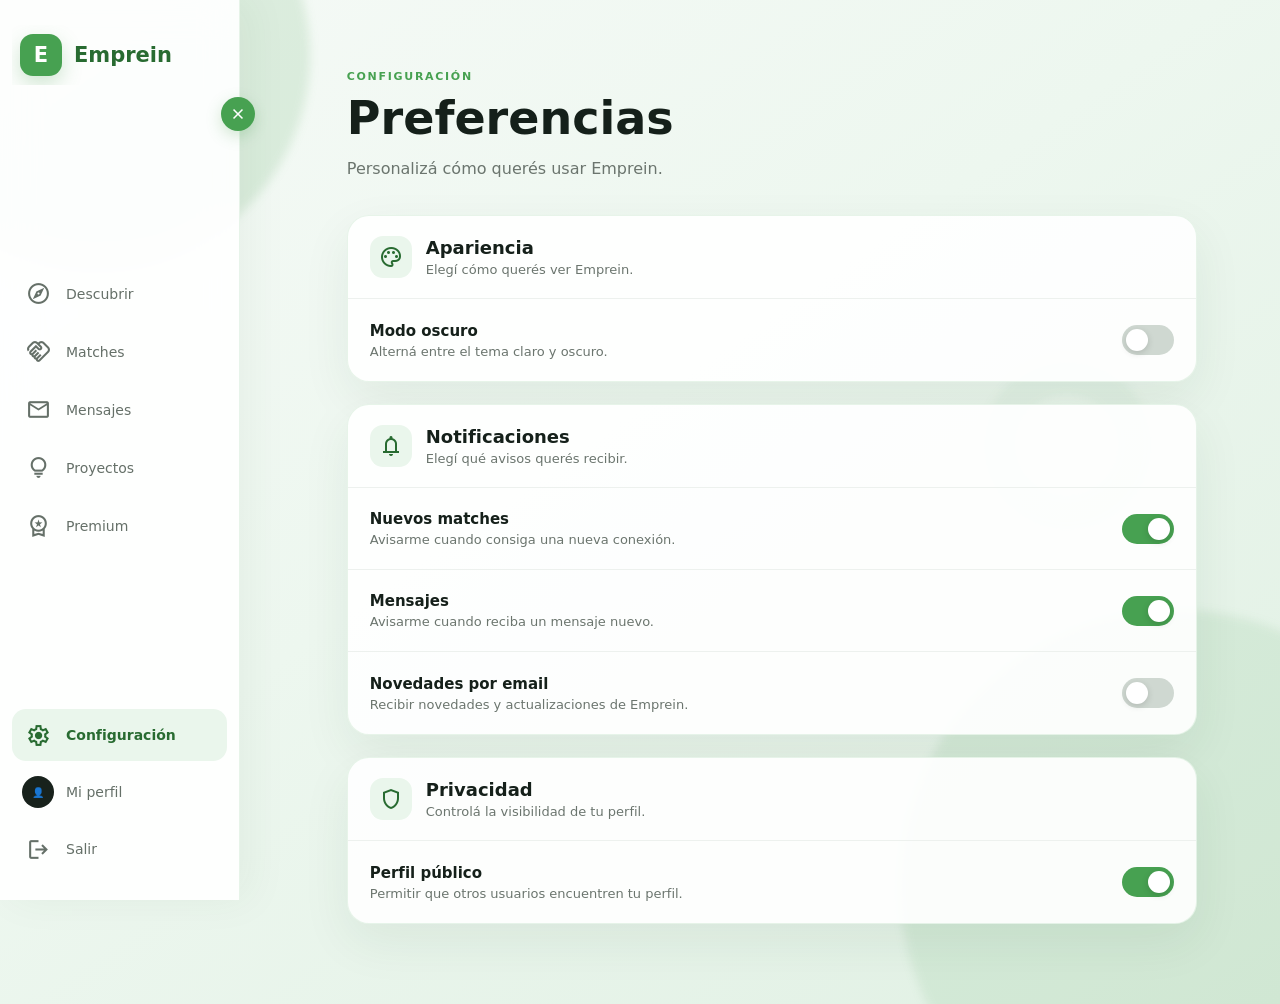
==== pages/configuracion.html @ 7ac073f0 "fix: dividiendo todo en carpetas" ====
<!DOCTYPE html>
<html lang="es">
<head>
    <meta charset="UTF-8">
    <meta name="viewport" content="width=device-width, initial-scale=1.0, viewport-fit=cover">
    <title>Emprein | Configuración</title>

    <link href="https://fonts.googleapis.com/css2?family=Material+Symbols+Outlined" rel="stylesheet">
    <link rel="stylesheet" href="../css/base.css">
    <link rel="stylesheet" href="../css/configuracion.css">
    <link rel="stylesheet" href="../css/responsive.css">
</head>

<body>

    <div class="background-decoration decoration-one"></div>
    <div class="background-decoration decoration-two"></div>
    <div class="background-decoration decoration-three"></div>

    <label class="mobile-menu-toggle" for="open-menu" aria-label="Abrir menú">
        <span class="material-symbols-outlined">menu</span>
    </label>
    <label class="sidebar-backdrop" for="open-menu" aria-label="Cerrar menú"></label>

    <aside class="sidebar">

        <form class="sidebar__form">
            <input type="checkbox" id="open-menu">
            <label class="material-symbols-outlined close-button" for="open-menu" title="Contraer menú">close</label>
            <label class="material-symbols-outlined open-button" for="open-menu" title="Abrir menú">double_arrow</label>
        </form>

        <a href="../inicio.html" class="sidebar__brand">
            <div class="brand-logo">E</div>
            <span class="brand-name">Emprein</span>
        </a>

        <nav class="sidebar__nav">
            <ul>
                <li class="sidebar__item" data-name="Descubrir">
                    <span class="material-symbols-outlined">explore</span>
                    <a href="../inicio.html">Descubrir</a>
                </li>
                <li class="sidebar__item" data-name="Matches">
                    <span class="material-symbols-outlined">handshake</span>
                    <a href="matches.html">Matches</a>
                </li>
                <li class="sidebar__item" data-name="Mensajes">
                    <span class="material-symbols-outlined">mail</span>
                    <a href="mensajes.html">Mensajes</a>
                </li>
                <li class="sidebar__item" data-name="Proyectos">
                    <span class="material-symbols-outlined">lightbulb</span>
                    <a href="proyectos.html">Proyectos</a>
                </li>
                <li class="sidebar__item" data-name="Premium">
                    <span class="material-symbols-outlined">workspace_premium</span>
                    <a href="premium.html">Premium</a>
                </li>
            </ul>
        </nav>

        <div class="sidebar__bottom">
            <div class="sidebar__item active" data-name="Configuración">
                <span class="material-symbols-outlined">settings</span>
                <a href="configuracion.html">Configuración</a>
            </div>
            <div class="sidebar__item profile-item" data-name="Mi perfil">
                <div class="profile-avatar" id="sidebarProfileAvatar">NB</div>
                <a href="perfil.html" id="sidebarProfileName">Mi perfil</a>
            </div>
            <div class="sidebar__item" data-name="Salir" id="logoutButton">
                <span class="material-symbols-outlined">logout</span>
                <a href="#">Salir</a>
            </div>
        </div>

    </aside>

    <main class="main">

        <section class="app-section active" id="settings">

            <div class="page-header">
                <div>
                    <span class="section-label">CONFIGURACIÓN</span>
                    <h1>Preferencias</h1>
                    <p>Personalizá cómo querés usar Emprein.</p>
                </div>
            </div>

            <div class="settings-container">

                <section class="settings-group">
                    <div class="settings-group__header">
                        <span class="material-symbols-outlined">palette</span>
                        <div>
                            <h2>Apariencia</h2>
                            <p>Elegí cómo querés ver Emprein.</p>
                        </div>
                    </div>
                    <div class="settings-card">
                        <div>
                            <h3>Modo oscuro</h3>
                            <p>Alterná entre el tema claro y oscuro.</p>
                        </div>
                        <label class="switch">
                            <input type="checkbox" id="darkModeToggle">
                            <span class="slider"></span>
                        </label>
                    </div>
                </section>

                <section class="settings-group">
                    <div class="settings-group__header">
                        <span class="material-symbols-outlined">notifications</span>
                        <div>
                            <h2>Notificaciones</h2>
                            <p>Elegí qué avisos querés recibir.</p>
                        </div>
                    </div>
                    <div class="settings-card">
                        <div>
                            <h3>Nuevos matches</h3>
                            <p>Avisarme cuando consiga una nueva conexión.</p>
                        </div>
                        <label class="switch">
                            <input type="checkbox" id="matchNotifications" checked>
                            <span class="slider"></span>
                        </label>
                    </div>
                    <div class="settings-card">
                        <div>
                            <h3>Mensajes</h3>
                            <p>Avisarme cuando reciba un mensaje nuevo.</p>
                        </div>
                        <label class="switch">
                            <input type="checkbox" id="messageNotifications" checked>
                            <span class="slider"></span>
                        </label>
                    </div>
                    <div class="settings-card">
                        <div>
                            <h3>Novedades por email</h3>
                            <p>Recibir novedades y actualizaciones de Emprein.</p>
                        </div>
                        <label class="switch">
                            <input type="checkbox" id="emailNotifications">
                            <span class="slider"></span>
                        </label>
                    </div>
                </section>

                <section class="settings-group">
                    <div class="settings-group__header">
                        <span class="material-symbols-outlined">shield</span>
                        <div>
                            <h2>Privacidad</h2>
                            <p>Controlá la visibilidad de tu perfil.</p>
                        </div>
                    </div>
                    <div class="settings-card">
                        <div>
                            <h3>Perfil público</h3>
                            <p>Permitir que otros usuarios encuentren tu perfil.</p>
                        </div>
                        <label class="switch">
                            <input type="checkbox" id="publicProfileToggle" checked>
                            <span class="slider"></span>
                        </label>
                    </div>
                </section>

            </div>

        </section>

    </main>

    <!-- TOAST -->
    <div class="toast" id="toast">
        <div class="toast-icon">✓</div>
        <div>
            <strong id="toastTitle">Listo</strong>
            <p id="toastMessage">Acción realizada.</p>
        </div>
    </div>

    <script src="../script/common.js"></script>
    <script src="../script/configuracion.js"></script>

</body>
</html>
---- css/base.css ----
/* =========================
   BASE · compartido por todas las páginas
========================= */
* { box-sizing: border-box; margin: 0; padding: 0; }

:root {
    --green: #47A151;
    --green-dark: #286b31;
    --green-light: #eaf6ec;
    --text: #15201a;
    --gray: #6b756e;
    --light-gray: #eef1ef;
    --white: #ffffff;
}

body {
    min-height: 100vh;
    font-family: Inter, system-ui, -apple-system, BlinkMacSystemFont, "Segoe UI", sans-serif;
    background: linear-gradient(145deg, #f6faf7 0%, #edf7ef 45%, #e0f0e3 100%);
    color: var(--text);
    overflow-x: hidden;
}

[hidden] { display: none !important; }

/* ---------- Fondo ---------- */
.background-decoration { position: fixed; border-radius: 50%; filter: blur(5px); pointer-events: none; z-index: -1; }
.decoration-one { width: 430px; height: 430px; background: rgba(71,161,81,.14); top: -160px; left: -120px; }
.decoration-two { width: 550px; height: 550px; background: rgba(71,161,81,.1); bottom: -260px; right: -170px; }
.decoration-three { width: 170px; height: 170px; border: 35px solid rgba(71,161,81,.05); top: 40%; right: 10%; }

/* ---------- Sidebar ---------- */
.sidebar {
    width: 240px; height: 100dvh; position: fixed; top: 0; left: 0;
    display: flex; flex-direction: column; padding: 25px 12px;
    background: rgba(255,255,255,.92); backdrop-filter: blur(18px);
    border-right: 1px solid rgba(71,161,81,.12);
    box-shadow: 10px 0 40px rgba(35,70,42,.05);
    z-index: 50; transition: width .3s ease;
}

.sidebar__brand { height: 60px; display: flex; align-items: center; gap: 12px; padding-left: 8px; color: var(--green-dark); text-decoration: none; font-size: 21px; font-weight: 800; overflow: hidden; }
.sidebar__brand .brand-logo { min-width: 42px; width: 42px; height: 42px; display: grid; place-items: center; background: var(--green); color: white; border-radius: 13px; box-shadow: 0 8px 20px rgba(71,161,81,.25); }
.brand-name { white-space: nowrap; }

.sidebar__nav { flex: 1; display: flex; align-items: center; margin-top: 25px; }
.sidebar__nav ul { width: 100%; display: flex; flex-direction: column; gap: 6px; }

.sidebar__item {
    position: relative; min-height: 52px; display: flex; align-items: center; gap: 12px;
    list-style: none; padding: 6px 10px; border-radius: 14px; color: #657068; cursor: pointer;
    transition: background .2s, color .2s, transform .2s; overflow: hidden;
}
.sidebar__item:hover { background: var(--green-light); color: var(--green-dark); transform: translateX(2px); }
.sidebar__item.active { background: var(--green-light); color: var(--green-dark); font-weight: 700; }
.sidebar__item .material-symbols-outlined { min-width: 32px; font-size: 25px; text-align: center; }
.sidebar__item a { color: inherit; text-decoration: none; font-size: 14px; white-space: nowrap; }

.sidebar__bottom { display: flex; flex-direction: column; gap: 5px; }
.profile-avatar { min-width: 32px; width: 32px; height: 32px; display: grid; place-items: center; border-radius: 50%; background: #18221c; color: white; font-size: 10px; font-weight: 800; }

/* Botón abrir / cerrar */
.sidebar__form input[type="checkbox"] { display: none; }
.sidebar__form { position: absolute; margin-top: 0; right: -16px; top: 80px; z-index: 60; }
.sidebar__form label { width: 34px; height: 34px; display: grid; place-items: center; border-radius: 50%; background: var(--green); color: white; box-shadow: 0 5px 15px rgba(71,161,81,.25); cursor: pointer; font-size: 20px; transition: .2s; }
.sidebar__form label:hover { transform: scale(1.08); }
.sidebar__form .open-button { display: none; }

/* Sidebar cerrado */
.sidebar:has(#open-menu:checked) { width: 82px; }
.sidebar:has(#open-menu:checked) .brand-name,
.sidebar:has(#open-menu:checked) .sidebar__item a { display: none; }
.sidebar:has(#open-menu:checked) .sidebar__brand { justify-content: center; padding-left: 0; }
.sidebar:has(#open-menu:checked) .sidebar__item { justify-content: center; padding: 6px 0; }
.sidebar:has(#open-menu:checked) .profile-avatar { margin: auto; }
.sidebar:has(#open-menu:checked) .close-button { display: none; }
.sidebar:has(#open-menu:checked) .open-button { display: grid; }
body:has(#open-menu:checked) .main { margin-left: 105px; }
.sidebar:has(#open-menu:checked) .sidebar__item::after {
    content: attr(data-name); position: absolute; left: 65px; background: #18211b; color: white;
    padding: 7px 10px; border-radius: 8px; font-size: 11px; white-space: nowrap;
    opacity: 0; pointer-events: none; transition: .2s;
}
.sidebar:has(#open-menu:checked) .sidebar__item:hover::after { opacity: 1; }

/* ---------- Contenido principal ---------- */
.main { width: auto; margin-left: 270px; padding: 65px 6% 80px; transition: margin-left .3s ease; }

.app-section { display: none; animation: pageAppear .25s ease; }
.app-section.active { display: block; }
@keyframes pageAppear { from { opacity: 0; transform: translateY(8px); } to { opacity: 1; transform: translateY(0); } }

.section-label, .idea-label, .modal-label { color: var(--green); font-weight: 800; font-size: 11px; letter-spacing: 1.7px; }

.page-header { display: flex; justify-content: space-between; align-items: flex-end; gap: 24px; margin-bottom: 34px; }
.page-header h1 { font-size: clamp(30px, 4vw, 46px); line-height: 1.08; margin-top: 10px; }
.page-header p { max-width: 650px; margin-top: 12px; color: var(--gray); line-height: 1.6; }
.page-header--center { justify-content: center; text-align: center; }
.page-header--center p { margin-left: auto; margin-right: auto; }

/* ---------- Avatares, estado y badges ---------- */
.avatar, .modal-avatar { width: 74px; height: 74px; display: grid; place-items: center; background: linear-gradient(145deg, var(--green), #71bd78); border-radius: 22px; color: white; font-weight: 800; font-size: 21px; box-shadow: 0 12px 30px rgba(71,161,81,.25); }
.card-top { display: flex; justify-content: space-between; align-items: center; }
.card-status { display: flex; align-items: center; gap: 7px; background: #f5faf6; border-radius: 30px; padding: 8px 12px; color: #4b6250; font-size: 12px; }
.status-dot { width: 7px; height: 7px; background: #41b650; border-radius: 50%; }

.badges { display: flex; flex-wrap: wrap; gap: 8px; margin-top: 20px; }
.badge { background: #f1f3f2; color: #606a63; padding: 7px 12px; border-radius: 30px; font-size: 12px; font-weight: 600; white-space: nowrap; }
.badge.green { background: var(--green-light); color: var(--green-dark); }

/* ---------- Modales ---------- */
.modal-overlay { position: fixed; inset: 0; display: flex; justify-content: center; align-items: center; padding: 20px; background: rgba(12,22,15,.52); backdrop-filter: blur(7px); visibility: hidden; opacity: 0; transition: .2s; z-index: 100; }
.modal-overlay.active { visibility: visible; opacity: 1; }
.modal { width: min(520px, 100%); background: white; border-radius: 24px; padding: 30px; box-shadow: 0 30px 90px rgba(0,0,0,.2); position: relative; transform: translateY(15px); transition: .25s; }
.modal-overlay.active .modal { transform: translateY(0); }
.modal-close { position: absolute; top: 20px; right: 20px; border: none; background: #f1f3f2; width: 35px; height: 35px; border-radius: 10px; cursor: pointer; }
.modal-profile-header { display: flex; align-items: center; gap: 18px; margin-bottom: 28px; }
.modal-profile-header h2 { font-size: 24px; }
.modal-profile-header p { color: var(--green); margin-top: 3px; font-weight: 600; }
.modal-section { margin-top: 23px; }
.modal-section p { color: #566059; line-height: 1.65; margin-top: 9px; }
.modal-data-grid { display: grid; grid-template-columns: repeat(3, 1fr); gap: 10px; margin: 25px 0; }
.modal-data-grid div { background: #f5f8f6; padding: 13px; border-radius: 12px; }
.modal-data-grid span { display: block; color: var(--gray); font-size: 10px; margin-bottom: 5px; }
.modal-data-grid strong { font-size: 12px; }

/* ---------- Formularios y botones ---------- */
.contact-title { font-size: 26px; margin-top: 10px; }
.contact-title span { color: var(--green); }
.contact-description { margin-top: 9px; color: var(--gray); line-height: 1.5; }

form { margin-top: 25px; }
form label { display: block; margin: 17px 0 7px; font-weight: 600; font-size: 13px; }
input, textarea { width: 100%; border: 1px solid #dfe5e0; border-radius: 12px; padding: 13px; font-family: inherit; outline: none; transition: border .2s; }
input:focus, textarea:focus { border-color: var(--green); }
textarea { min-height: 130px; resize: vertical; }

.primary-button { width: 100%; margin-top: 18px; border: none; border-radius: 12px; background: var(--green); color: white; padding: 13px; font-weight: 700; cursor: pointer; transition: .2s; }
.primary-button:hover { background: var(--green-dark); }

.secondary-button, .danger-button { width: 100%; margin-top: 18px; padding: 13px; border-radius: 12px; font-weight: 700; cursor: pointer; transition: .2s; }
.secondary-button { border: 1px solid #dce4de; background: #f6f8f6; color: var(--text); }
.secondary-button:not(:disabled):hover { background: var(--green-light); border-color: rgba(71,161,81,.25); }
.secondary-button:disabled { cursor: default; opacity: .75; }
.danger-button { border: 1px solid #f0cdcd; background: #fff2f2; color: #b64141; }
.danger-button:hover { background: #ffe6e6; }

/* ---------- Toolbars, buscadores y estados vacíos ---------- */
.section-toolbar { display: flex; justify-content: space-between; align-items: center; gap: 16px; margin-bottom: 24px; }
.search-box { flex: 1; min-height: 46px; display: flex; align-items: center; gap: 10px; padding: 0 14px; border: 1px solid #dfe7e1; border-radius: 14px; background: rgba(255,255,255,.86); color: var(--gray); }
.search-box .material-symbols-outlined { font-size: 22px; }
.search-box input { border: 0; padding: 0; background: transparent; }
.search-box input:focus { border: 0; }
.section-toolbar select { min-width: 170px; min-height: 46px; padding: 0 14px; border: 1px solid #dfe7e1; border-radius: 14px; background: rgba(255,255,255,.86); color: var(--text); outline: none; cursor: pointer; }

.empty-state, .empty-chat { min-height: 250px; display: flex; flex-direction: column; align-items: center; justify-content: center; text-align: center; padding: 30px; border: 1px dashed #cfd9d1; border-radius: 20px; color: var(--gray); background: rgba(255,255,255,.55); }
.empty-state .material-symbols-outlined, .empty-chat .material-symbols-outlined { margin-bottom: 12px; font-size: 40px; color: var(--green); }
.empty-state h3, .empty-chat h3 { margin-bottom: 7px; color: var(--text); }
.empty-state.compact { min-height: 170px; border: 0; background: transparent; }

/* ---------- Toast ---------- */
.toast { position: fixed; right: 25px; bottom: 25px; display: flex; align-items: center; gap: 12px; width: 320px; padding: 14px 16px; border-radius: 15px; background: #18211b; color: white; box-shadow: 0 15px 40px rgba(0,0,0,.2); transform: translateY(30px); opacity: 0; pointer-events: none; transition: .3s; z-index: 200; }
.toast.show { opacity: 1; transform: translateY(0); }
.toast-icon { width: 36px; height: 36px; display: grid; place-items: center; border-radius: 50%; background: var(--green); font-weight: 800; }
.toast p { margin-top: 3px; color: #cbd3cd; font-size: 12px; }
---- css/configuracion.css ----
/* =========================
   CONFIGURACIÓN
========================= */
.settings-container { max-width: 850px; display: flex; flex-direction: column; gap: 22px; }
.settings-group { overflow: hidden; border: 1px solid rgba(71,161,81,.12); border-radius: 22px; background: rgba(255,255,255,.9); box-shadow: 0 18px 50px rgba(35,70,42,.07); }
.settings-group__header { display: flex; align-items: center; gap: 14px; padding: 20px 22px; border-bottom: 1px solid #edf1ee; }
.settings-group__header > .material-symbols-outlined { width: 42px; height: 42px; display: grid; place-items: center; border-radius: 13px; background: var(--green-light); color: var(--green-dark); }
.settings-group__header h2 { font-size: 18px; }
.settings-group__header p, .settings-card p { margin-top: 4px; color: var(--gray); font-size: 13px; }
.settings-card { min-height: 82px; display: flex; align-items: center; justify-content: space-between; gap: 20px; padding: 18px 22px; border-bottom: 1px solid #edf1ee; }
.settings-card:last-child { border-bottom: 0; }
.settings-card h3 { font-size: 15px; }

.switch { position: relative; flex: 0 0 52px; width: 52px; height: 30px; }
.switch input { position: absolute; width: 1px; height: 1px; opacity: 0; pointer-events: none; }
.slider { position: absolute; inset: 0; border-radius: 999px; background: #cfd8d1; cursor: pointer; transition: .22s; }
.slider::before { content: ''; position: absolute; width: 22px; height: 22px; top: 4px; left: 4px; border-radius: 50%; background: #fff; box-shadow: 0 2px 7px rgba(0,0,0,.15); transition: .22s; }
.switch input:checked + .slider { background: var(--green); }
.switch input:checked + .slider::before { transform: translateX(22px); }
---- css/responsive.css ----
/* =========================
   MODO OSCURO + RESPONSIVE
   (se carga al final en todas las páginas)
========================= */
body.dark-mode {
    --text: #eef5ef; --gray: #aeb9b1; --light-gray: #263029; --white: #17201a; --green-light: #203a26;
    background: linear-gradient(145deg, #0f1511 0%, #111b14 45%, #132419 100%);
    color: var(--text);
}
body.dark-mode .sidebar, body.dark-mode .profile-card, body.dark-mode .summary-card, body.dark-mode .match-card,
body.dark-mode .messages-layout, body.dark-mode .pricing-card, body.dark-mode .settings-group,
body.dark-mode .account-auth, body.dark-mode .account-profile, body.dark-mode .modal { background: rgba(23,32,26,.95); border-color: rgba(113,189,120,.16); }
body.dark-mode .project-card { background: rgba(23,32,26,.95); border-color: rgba(113,189,120,.16); }
body.dark-mode .sidebar { box-shadow: 10px 0 40px rgba(0,0,0,.24); }
body.dark-mode .conversation-panel, body.dark-mode .chat-panel, body.dark-mode .search-box, body.dark-mode .section-toolbar select { background: rgba(19,28,22,.95); border-color: #2a372e; }
body.dark-mode .idea-box, body.dark-mode .account-detail-card, body.dark-mode .modal-data-grid div, body.dark-mode .auth-tabs,
body.dark-mode .card-status, body.dark-mode .message-bubble.received { background: #202b23; border-color: #2b382f; }
body.dark-mode .auth-tab.active { background: #29362d; color: #a9dfae; }
body.dark-mode input, body.dark-mode textarea, body.dark-mode select { background: #17201a; border-color: #334138; color: var(--text); }
body.dark-mode .search-box input { background: transparent; }
body.dark-mode .sidebar__item, body.dark-mode .project-card > p, body.dark-mode .project-description, body.dark-mode .modal-section p { color: #afbab2; }
body.dark-mode .sidebar__item:hover, body.dark-mode .sidebar__item.active, body.dark-mode .conversation-item:hover, body.dark-mode .conversation-item.active { background: #203a26; color: #b8e4bc; }
body.dark-mode .secondary-button { background: #202b23; border-color: #334138; color: var(--text); }
body.dark-mode .settings-group__header, body.dark-mode .settings-card, body.dark-mode .conversation-panel__header, body.dark-mode .conversation-item,
body.dark-mode .chat-header, body.dark-mode .chat-form, body.dark-mode .account-profile__hero, body.dark-mode .project-stats { border-color: #2b382f; }
body.dark-mode .empty-state, body.dark-mode .empty-chat { background: rgba(23,32,26,.55); border-color: #344239; }

/* Breakpoints: desktop > 1100px · tablet 701–1100px · celular ≤ 700px */
.mobile-menu-toggle, .sidebar-backdrop { display: none; }

@media (max-width: 1100px) {
    .main, body:has(#open-menu:checked) .main { margin-left: 105px; padding: 48px 4.5% 70px; }
    .discover-header, .page-header { gap: 20px; margin-bottom: 30px; }
    .discover-header h1, .page-header h1 { font-size: clamp(30px, 5vw, 42px); }
    .profile-card { max-width: 680px; }
    .projects-grid { grid-template-columns: repeat(2, minmax(0, 1fr)); }
    .messages-layout { grid-template-columns: 270px minmax(0, 1fr); min-height: 560px; }
    .chat-content { min-height: 560px; }
    .pricing-container { max-width: 760px; }
}

@media (max-width: 900px) {
    .main, body:has(#open-menu:checked) .main { margin-left: 100px; padding-left: 4%; padding-right: 4%; }
    .matches-summary { grid-template-columns: repeat(3, minmax(0, 1fr)); gap: 12px; }
    .summary-card { min-height: 90px; padding: 16px; gap: 10px; }
    .summary-card > .material-symbols-outlined { width: 40px; height: 40px; flex: 0 0 40px; }
    .summary-card strong { font-size: 22px; }
    .matches-grid { grid-template-columns: repeat(2, minmax(0, 1fr)); }
    .messages-layout { grid-template-columns: 1fr; min-height: auto; }
    .conversation-panel { border-right: 0; border-bottom: 1px solid #e6ece7; }
    .conversation-list { display: flex; gap: 8px; max-height: none; padding: 10px; overflow-x: auto; overflow-y: hidden; scrollbar-width: thin; }
    .conversation-item { min-width: 230px; max-width: 260px; border: 1px solid #edf1ee; border-radius: 14px; }
    .chat-content { min-height: 470px; }
    .projects-grid { grid-template-columns: repeat(2, minmax(0, 1fr)); }
    .pricing-container { grid-template-columns: 1fr; max-width: 620px; }
    .settings-container { max-width: 100%; }
}

/* Celular: el sidebar pasa a ser un drawer (checkbox marcado = menú cerrado) */
@media (max-width: 700px) {
    body { min-width: 0; }

    .sidebar, .sidebar:has(#open-menu:checked) { width: min(84vw, 300px); height: 100dvh; padding: 20px 12px; transform: translateX(0); transition: transform .28s ease, box-shadow .28s ease; overflow-y: auto; overflow-x: visible; }
    .sidebar:has(#open-menu:checked) { transform: translateX(calc(-100% - 28px)); box-shadow: none; }
    .sidebar .brand-name, .sidebar .sidebar__item a { display: block; }
    .sidebar__brand { justify-content: flex-start; padding-left: 8px; }
    .sidebar__item { justify-content: flex-start; padding: 6px 10px; }
    .sidebar .profile-avatar { margin: 0; }
    .sidebar__form { display: block; top: 22px; right: 16px; z-index: 70; }
    .sidebar__form .close-button { display: grid !important; }
    .sidebar__form .open-button { display: none !important; }
    .sidebar__form label { width: 36px; height: 36px; font-size: 19px; }

    .mobile-menu-toggle {
        position: fixed; top: max(14px, env(safe-area-inset-top)); left: 14px; z-index: 65;
        width: 46px; height: 46px; align-items: center; justify-content: center;
        border: 1px solid rgba(71,161,81,.16); border-radius: 14px;
        background: rgba(255,255,255,.94); backdrop-filter: blur(15px);
        color: var(--green-dark); box-shadow: 0 10px 28px rgba(35,70,42,.14);
        cursor: pointer; user-select: none; opacity: 0; pointer-events: none; transform: translateY(-4px); transition: .2s;
    }
    body:has(#open-menu:checked) .mobile-menu-toggle { display: flex; opacity: 1; pointer-events: auto; transform: translateY(0); }
    body.dark-mode .mobile-menu-toggle { background: rgba(23,32,26,.96); border-color: rgba(113,189,120,.18); color: #b8e4bc; }

    .sidebar-backdrop { display: block; position: fixed; inset: 0; z-index: 45; background: rgba(10,18,12,.45); backdrop-filter: blur(3px); opacity: 1; pointer-events: auto; transition: opacity .25s; }
    body:has(#open-menu:checked) .sidebar-backdrop { opacity: 0; pointer-events: none; }
    body:has(#open-menu:not(:checked)) { overflow: hidden; }
    .sidebar:has(#open-menu:checked) .sidebar__item::after, .sidebar__item::after { display: none; }

    /* Contenido general */
    .main, body:has(#open-menu:checked) .main { width: 100%; margin-left: 0; padding: calc(82px + env(safe-area-inset-top)) 16px calc(42px + env(safe-area-inset-bottom)); }
    .app-section { width: 100%; min-width: 0; }
    .discover-header, .page-header { flex-direction: column; align-items: flex-start; gap: 16px; margin-bottom: 25px; }
    .discover-header h1, .page-header h1 { max-width: 100%; font-size: clamp(29px, 9vw, 39px); line-height: 1.08; }
    .discover-header p, .page-header p { font-size: 14px; line-height: 1.55; }
    .page-header--center { align-items: center; text-align: center; }
    .profile-counter { display: none; }

    /* Inicio */
    .card-wrapper { width: 100%; }
    .profile-card { width: 100%; max-width: none; padding: 20px; border-radius: 22px; }
    .card-top { gap: 12px; }
    .avatar, .modal-avatar { width: 62px; height: 62px; border-radius: 18px; font-size: 18px; }
    .card-status { padding: 7px 10px; font-size: 11px; }
    .profile-main { margin-top: 20px; }
    .profile-title { flex-direction: column; gap: 9px; }
    .profile-title h2 { font-size: 24px; }
    .location { white-space: normal; }
    .badges, .skills { gap: 7px; }
    .idea-box { margin-top: 20px; padding: 17px; }
    .idea-box p { font-size: 15px; }
    .actions { justify-content: space-between; gap: 8px; margin-top: 24px; }
    .action-button { width: 50px; height: 50px; border-radius: 15px; font-size: 20px; }
    .action-button::after { display: none; }

    /* Toolbars */
    .section-toolbar { flex-direction: column; align-items: stretch; gap: 10px; }
    .search-box, .section-toolbar select { width: 100%; min-width: 0; }

    /* Matches */
    .matches-summary { grid-template-columns: 1fr; gap: 10px; margin-bottom: 20px; }
    .summary-card { min-height: 82px; padding: 15px 16px; }
    .matches-grid { grid-template-columns: 1fr; gap: 14px; }
    .match-card { padding: 18px; border-radius: 19px; }
    .match-actions { flex-wrap: wrap; }
    .match-actions .primary-button, .match-actions .secondary-button, .match-actions .danger-button { flex: 1 1 130px; }

    /* Mensajes */
    .messages-layout { display: block; min-height: auto; overflow: visible; border-radius: 19px; }
    .conversation-panel { border-right: 0; border-bottom: 1px solid #e6ece7; }
    .conversation-panel__header { padding: 16px; }
    .conversation-list { display: flex; gap: 8px; max-height: none; padding: 10px; overflow-x: auto; overflow-y: hidden; scroll-snap-type: x proximity; }
    .conversation-item { min-width: min(245px, 80vw); padding: 13px; border: 1px solid #edf1ee; border-radius: 14px; scroll-snap-align: start; }
    .chat-panel, .chat-content { min-height: 420px; }
    .chat-header { padding: 15px 16px; }
    .chat-messages { min-height: 260px; padding: 18px 14px; }
    .message-bubble { max-width: 88%; font-size: 13px; }
    .chat-form { gap: 8px; padding: 12px; }
    .chat-form textarea { min-height: 45px; }
    .chat-send-button { width: 45px; height: 45px; flex-basis: 45px; }

    /* Proyectos */
    .projects-grid { grid-template-columns: 1fr; gap: 14px; }
    .project-card { padding: 18px; border-radius: 19px; }
    .project-stats { flex-wrap: wrap; }

    /* Premium */
    .pricing-container { grid-template-columns: 1fr; width: 100%; gap: 16px; }
    .pricing-card { padding: 22px 19px; border-radius: 21px; }
    .recommended-badge { position: static; display: inline-flex; margin-bottom: 13px; }
    .plan-price strong { font-size: 34px; }

    /* Configuración */
    .settings-container { width: 100%; gap: 16px; }
    .settings-group { border-radius: 19px; }
    .settings-group__header { padding: 17px; }
    .settings-card { min-height: 76px; gap: 14px; padding: 16px 17px; }
    .settings-card > div { min-width: 0; }

    /* Perfil */
    .account-auth, .account-profile { width: 100%; padding: 19px; border-radius: 20px; }
    .auth-tabs { grid-template-columns: 1fr 1fr; }
    .account-form { width: 100%; margin-top: 23px; }
    .account-profile__hero { flex-direction: column; align-items: flex-start; gap: 15px; }
    .account-avatar { width: 68px; height: 68px; flex-basis: 68px; }
    .account-profile__hero h2 { font-size: 24px; }
    .account-details-grid { grid-template-columns: 1fr; }
    .account-detail-card--wide { grid-column: auto; }
    .account-actions { flex-direction: column; gap: 9px; }
    .account-actions .secondary-button, .account-actions .danger-button { width: 100%; }

    /* Modales / toast */
    .modal-overlay { align-items: flex-end; padding: 12px 12px calc(12px + env(safe-area-inset-bottom)); }
    .modal { width: 100%; max-height: 88dvh; overflow-y: auto; padding: 22px 18px; border-radius: 22px 22px 16px 16px; }
    .modal-profile-header { padding-right: 36px; }
    .modal-data-grid { grid-template-columns: 1fr; }
    .contact-title { padding-right: 35px; font-size: 23px; }
    .toast { width: calc(100% - 28px); right: 14px; bottom: calc(14px + env(safe-area-inset-bottom)); }
}

@media (max-width: 420px) {
    .main, body:has(#open-menu:checked) .main { padding-left: 12px; padding-right: 12px; }
    .discover-header h1, .page-header h1 { font-size: 29px; }
    .profile-card { padding: 17px; }
    .avatar, .modal-avatar { width: 56px; height: 56px; }
    .card-status { font-size: 10px; }
    .actions { gap: 6px; }
    .action-button { width: 46px; height: 46px; border-radius: 14px; }
    .settings-card { align-items: flex-start; }
    .switch { margin-top: 2px; }
    .auth-tabs { grid-template-columns: 1fr; }
    .auth-tab { width: 100%; }
    .modal { padding: 20px 16px; }
}
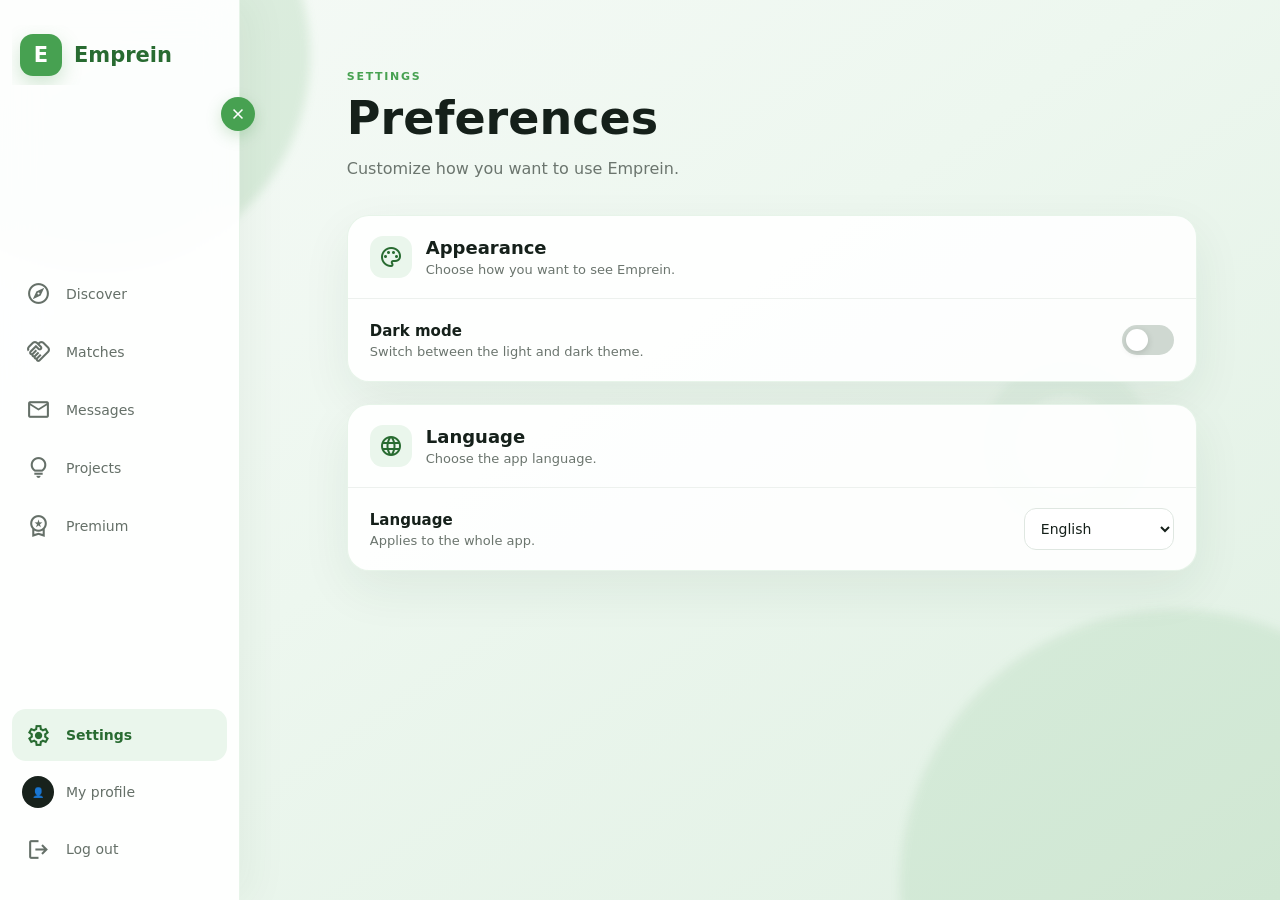
==== commit d1614d26: "feat: se agregó funcion de cambiar idioma: inglés, español y portugués" ====
--- a/pages/configuracion.html
+++ b/pages/configuracion.html
@@ -30,7 +30,7 @@
             <label class="material-symbols-outlined open-button" for="open-menu" title="Abrir menú">double_arrow</label>
         </form>
 
-        <a href="../inicio.html" class="sidebar__brand">
+        <a href="../index.html" class="sidebar__brand">
             <div class="brand-logo">E</div>
             <span class="brand-name">Emprein</span>
         </a>
@@ -39,7 +39,7 @@
             <ul>
                 <li class="sidebar__item" data-name="Descubrir">
                     <span class="material-symbols-outlined">explore</span>
-                    <a href="../inicio.html">Descubrir</a>
+                    <a href="../index.html">Descubrir</a>
                 </li>
                 <li class="sidebar__item" data-name="Matches">
                     <span class="material-symbols-outlined">handshake</span>
@@ -113,61 +113,18 @@
 
                 <section class="settings-group">
                     <div class="settings-group__header">
-                        <span class="material-symbols-outlined">notifications</span>
+                        <span class="material-symbols-outlined">language</span>
                         <div>
-                            <h2>Notificaciones</h2>
-                            <p>Elegí qué avisos querés recibir.</p>
+                            <h2>Idioma</h2>
+                            <p>Elegí el idioma de la aplicación.</p>
                         </div>
                     </div>
                     <div class="settings-card">
                         <div>
-                            <h3>Nuevos matches</h3>
-                            <p>Avisarme cuando consiga una nueva conexión.</p>
+                            <h3>Idioma</h3>
+                            <p>Se aplica a toda la aplicación.</p>
                         </div>
-                        <label class="switch">
-                            <input type="checkbox" id="matchNotifications" checked>
-                            <span class="slider"></span>
-                        </label>
-                    </div>
-                    <div class="settings-card">
-                        <div>
-                            <h3>Mensajes</h3>
-                            <p>Avisarme cuando reciba un mensaje nuevo.</p>
-                        </div>
-                        <label class="switch">
-                            <input type="checkbox" id="messageNotifications" checked>
-                            <span class="slider"></span>
-                        </label>
-                    </div>
-                    <div class="settings-card">
-                        <div>
-                            <h3>Novedades por email</h3>
-                            <p>Recibir novedades y actualizaciones de Emprein.</p>
-                        </div>
-                        <label class="switch">
-                            <input type="checkbox" id="emailNotifications">
-                            <span class="slider"></span>
-                        </label>
-                    </div>
-                </section>
-
-                <section class="settings-group">
-                    <div class="settings-group__header">
-                        <span class="material-symbols-outlined">shield</span>
-                        <div>
-                            <h2>Privacidad</h2>
-                            <p>Controlá la visibilidad de tu perfil.</p>
-                        </div>
-                    </div>
-                    <div class="settings-card">
-                        <div>
-                            <h3>Perfil público</h3>
-                            <p>Permitir que otros usuarios encuentren tu perfil.</p>
-                        </div>
-                        <label class="switch">
-                            <input type="checkbox" id="publicProfileToggle" checked>
-                            <span class="slider"></span>
-                        </label>
+                        <select id="languageSelect" aria-label="Idioma"></select>
                     </div>
                 </section>
 
@@ -186,6 +143,7 @@
         </div>
     </div>
 
+    <script src="../script/i18n.js"></script>
     <script src="../script/common.js"></script>
     <script src="../script/configuracion.js"></script>
 
--- a/css/configuracion.css
+++ b/css/configuracion.css
@@ -17,3 +17,6 @@
 .slider::before { content: ''; position: absolute; width: 22px; height: 22px; top: 4px; left: 4px; border-radius: 50%; background: #fff; box-shadow: 0 2px 7px rgba(0,0,0,.15); transition: .22s; }
 .switch input:checked + .slider { background: var(--green); }
 .switch input:checked + .slider::before { transform: translateX(22px); }
+
+.settings-card select { min-width: 150px; min-height: 42px; padding: 0 12px; border: 1px solid #dfe7e1; border-radius: 12px; background: #fff; color: var(--text); font: inherit; font-size: 14px; cursor: pointer; outline: none; }
+.settings-card select:focus { border-color: var(--green); }
--- a/css/responsive.css
+++ b/css/responsive.css
@@ -1,6 +1,6 @@
 /* =========================
-   MODO OSCURO + RESPONSIVE
-   (se carga al final en todas las páginas)
+    MODO OSCURO + RESPONSIVE
+    (se carga al final en todas las páginas)
 ========================= */
 body.dark-mode {
     --text: #eef5ef; --gray: #aeb9b1; --light-gray: #263029; --white: #17201a; --green-light: #203a26;
@@ -134,7 +134,8 @@
     .chat-panel, .chat-content { min-height: 420px; }
     .chat-header { padding: 15px 16px; }
     .chat-messages { min-height: 260px; padding: 18px 14px; }
-    .message-bubble { max-width: 88%; font-size: 13px; }
+    .message-row { max-width: 88%; }
+    .message-bubble { font-size: 13px; }
     .chat-form { gap: 8px; padding: 12px; }
     .chat-form textarea { min-height: 45px; }
     .chat-send-button { width: 45px; height: 45px; flex-basis: 45px; }
@@ -192,3 +193,12 @@
     .auth-tab { width: 100%; }
     .modal { padding: 20px 16px; }
 }
+
+body.dark-mode .message-actions, body.dark-mode .message-reaction { background: #202b23; border-color: #2b382f; }
+body.dark-mode .message-actions button:hover, body.dark-mode .message-actions button.on { background: #203a26; }
+body.dark-mode .message-actions [data-delete]:hover { background: #3a2222; }
+body.dark-mode .chat-action { background: #202b23; border-color: #334138; color: var(--text); }
+body.dark-mode .chat-action:hover { background: #203a26; }
+body.dark-mode .chat-action.on { background: #3a3218; border-color: #6b5a1c; color: #f0d27a; }
+body.dark-mode .chat-action--danger { color: #e08a8a; }
+body.dark-mode .chat-action--danger:hover { background: #3a2222; }
